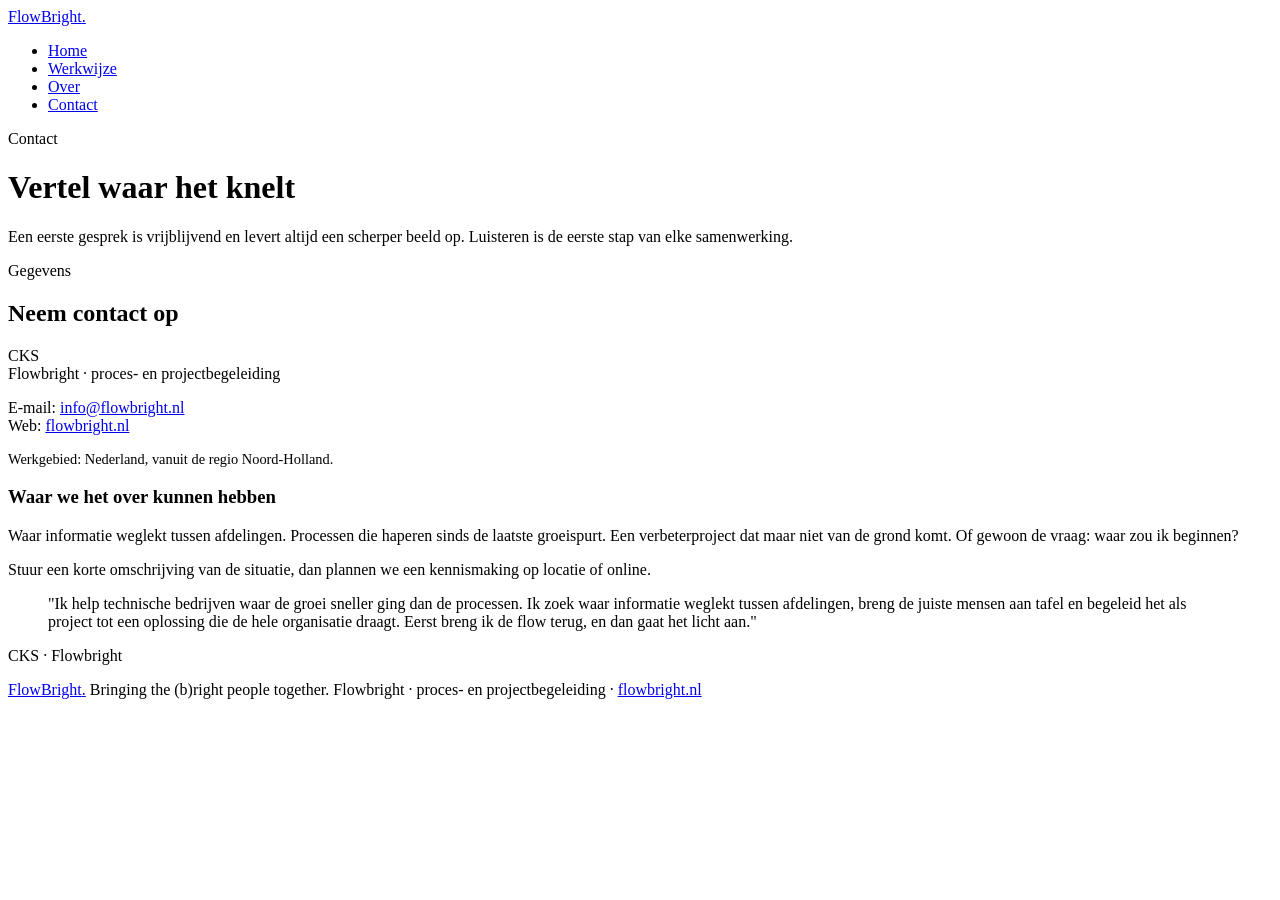
==== contact.html @ 3f1ab395 "Add files via upload" ====
<!DOCTYPE html>
<html lang="nl">
<head>
  <meta charset="UTF-8">
  <meta name="viewport" content="width=device-width, initial-scale=1.0">
  <title>Contact — Flowbright</title>
  <meta name="description" content="Neem contact op met Flowbright voor een vrijblijvende kennismaking.">
  <link rel="preconnect" href="https://fonts.googleapis.com">
  <link rel="preconnect" href="https://fonts.gstatic.com" crossorigin>
  <link href="https://fonts.googleapis.com/css2?family=Bricolage+Grotesque:wght@700&family=Work+Sans:wght@400;600&family=IBM+Plex+Mono:wght@400;500&display=swap" rel="stylesheet">
  <link rel="stylesheet" href="css/style.css">
</head>
<body>

<header>
  <nav class="nav">
    <a class="wordmark" href="index.html"><span class="flow">Flow</span>Bright<span class="dot">.</span></a>
    <ul>
      <li><a href="index.html">Home</a></li>
      <li><a href="werkwijze.html">Werkwijze</a></li>
      <li><a href="over.html">Over</a></li>
      <li><a href="contact.html" class="actief">Contact</a></li>
    </ul>
  </nav>
</header>

<div class="hero">
  <div class="container">
    <span class="label">Contact</span>
    <h1>Vertel waar het <span class="licht">knelt</span></h1>
    <p>Een eerste gesprek is vrijblijvend en levert altijd een scherper beeld op. Luisteren is de eerste stap van elke samenwerking.</p>
  </div>
</div>

<section>
  <div class="container twee-kolommen">
    <div>
      <span class="label">Gegevens</span>
      <h2>Neem contact op</h2>
      <p>CKS<br>
      Flowbright · proces- en projectbegeleiding</p>
      <p>E-mail: <a href="mailto:info@flowbright.nl">info@flowbright.nl</a><br>
      Web: <a href="https://flowbright.nl">flowbright.nl</a></p>
      <p style="font-size: .9rem; color: var(--steengrijs);">Werkgebied: Nederland, vanuit de regio Noord-Holland.</p>
    </div>
    <div class="kaart">
      <h3>Waar we het over kunnen hebben</h3>
      <p>Waar informatie weglekt tussen afdelingen. Processen die haperen sinds de laatste groeispurt. Een verbeterproject dat maar niet van de grond komt. Of gewoon de vraag: waar zou ik beginnen?</p>
      <p>Stuur een korte omschrijving van de situatie, dan plannen we een kennismaking op locatie of online.</p>
    </div>
  </div>
</section>

<div class="kernbelofte">
  <div class="container">
    <blockquote>"Ik help technische bedrijven waar de groei sneller ging dan de processen. Ik zoek waar informatie weglekt tussen afdelingen, breng de juiste mensen aan tafel en begeleid het als project tot een oplossing die de hele organisatie draagt. Eerst breng ik de flow terug, en dan gaat het licht aan."</blockquote>
    <p class="bron">CKS · Flowbright</p>
  </div>
</div>

<footer>
  <div class="container">
    <a class="wordmark" href="index.html"><span class="flow">Flow</span>Bright<span class="dot">.</span></a>
    <span class="tagline">Bringing the (b)right people together.</span>
    <span>Flowbright · proces- en projectbegeleiding · <a href="contact.html">flowbright.nl</a></span>
  </div>
</footer>

</body>
</html>
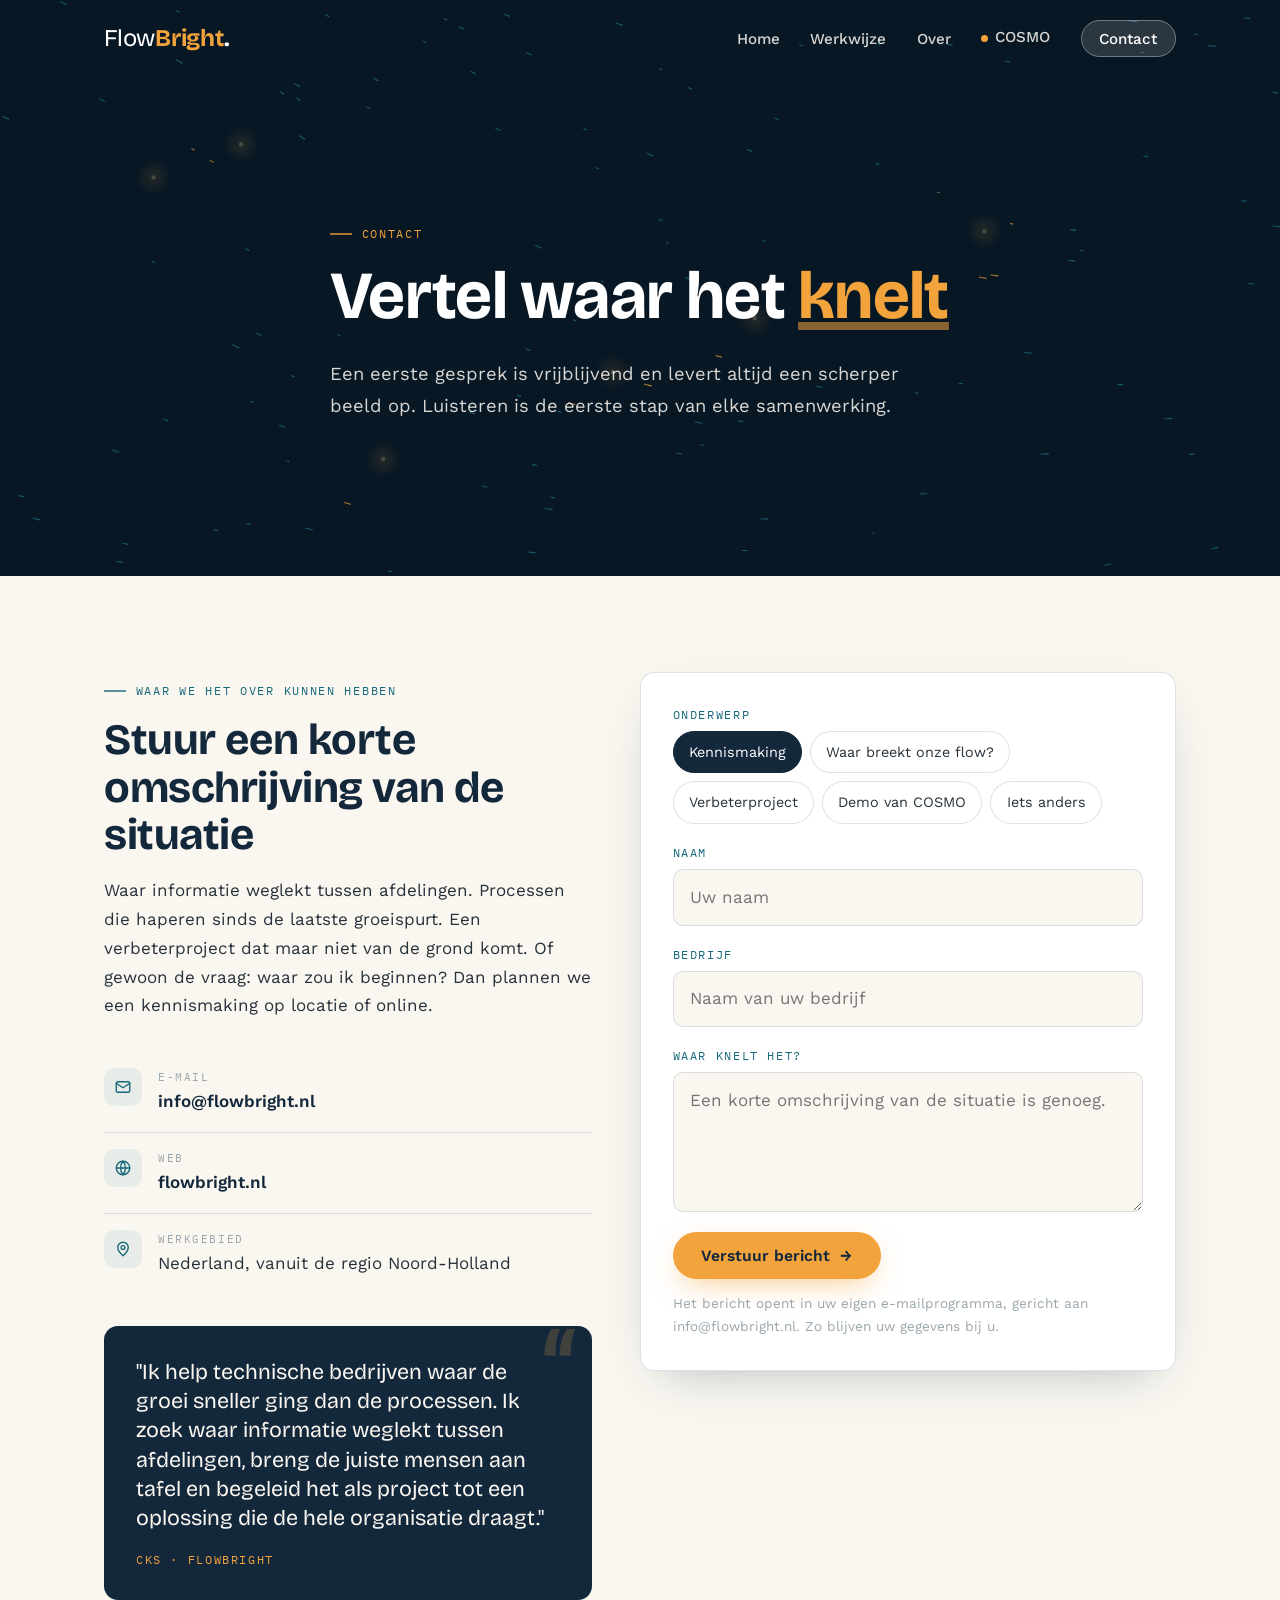
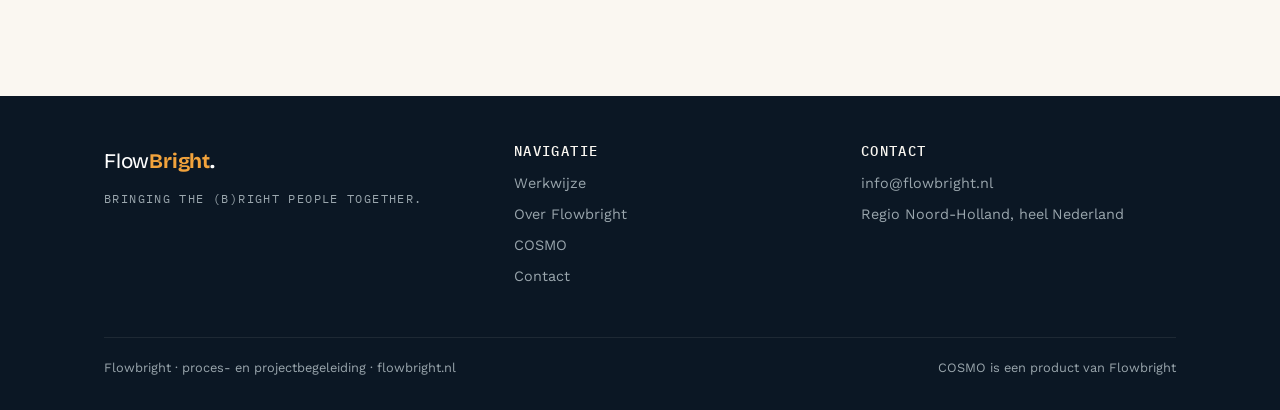
==== commit 6cf04551: "Add files via upload" ====
--- a/contact.html
+++ b/contact.html
@@ -4,67 +4,117 @@
   <meta charset="UTF-8">
   <meta name="viewport" content="width=device-width, initial-scale=1.0">
   <title>Contact — Flowbright</title>
-  <meta name="description" content="Neem contact op met Flowbright voor een vrijblijvende kennismaking.">
+  <meta name="description" content="Vertel waar het knelt. Een eerste gesprek met Flowbright is vrijblijvend en levert altijd een scherper beeld op.">
   <link rel="preconnect" href="https://fonts.googleapis.com">
   <link rel="preconnect" href="https://fonts.gstatic.com" crossorigin>
-  <link href="https://fonts.googleapis.com/css2?family=Bricolage+Grotesque:wght@700&family=Work+Sans:wght@400;600&family=IBM+Plex+Mono:wght@400;500&display=swap" rel="stylesheet">
-  <link rel="stylesheet" href="css/style.css">
+  <link href="https://fonts.googleapis.com/css2?family=Bricolage+Grotesque:wght@400;700&family=Work+Sans:wght@400;500;600&family=IBM+Plex+Mono:wght@400;500&family=Gloock&display=swap" rel="stylesheet">
+  <link rel="icon" href="favicon.ico" sizes="48x48">
+  <link rel="icon" href="favicon.svg" type="image/svg+xml">
+  <link rel="apple-touch-icon" href="apple-touch-icon.png">
+  <link rel="manifest" href="site.webmanifest">
+  <meta name="theme-color" content="#14283C">
+  <link rel="stylesheet" href="style.css">
 </head>
 <body>
 
-<header>
+<header class="site-header transparant">
   <nav class="nav">
-    <a class="wordmark" href="index.html"><span class="flow">Flow</span>Bright<span class="dot">.</span></a>
-    <ul>
+    <a class="wordmark" href="index.html"><span class="flow">Flow</span><span class="bright">Bright</span><span class="dot">.</span></a>
+    <button class="menu-knop" aria-label="Menu" aria-expanded="false"><span></span><span></span><span></span></button>
+    <ul class="nav-links">
       <li><a href="index.html">Home</a></li>
       <li><a href="werkwijze.html">Werkwijze</a></li>
       <li><a href="over.html">Over</a></li>
-      <li><a href="contact.html" class="actief">Contact</a></li>
+      <li><a href="cosmo.html" class="nav-cosmo"><span class="ster"></span>COSMO</a></li>
+      <li><a href="contact.html" class="nav-cta actief">Contact</a></li>
     </ul>
   </nav>
 </header>
 
-<div class="hero">
+<div class="hero hero-klein">
+  <canvas id="stroomveld" aria-hidden="true"></canvas>
   <div class="container">
-    <span class="label">Contact</span>
-    <h1>Vertel waar het <span class="licht">knelt</span></h1>
-    <p>Een eerste gesprek is vrijblijvend en levert altijd een scherper beeld op. Luisteren is de eerste stap van elke samenwerking.</p>
+    <span class="label verschijn">Contact</span>
+    <h1 class="woorden">Vertel waar het <span class="licht">knelt</span></h1>
+    <p class="verschijn">Een eerste gesprek is vrijblijvend en levert altijd een scherper beeld op. Luisteren is de eerste stap van elke samenwerking.</p>
   </div>
 </div>
 
 <section>
-  <div class="container twee-kolommen">
-    <div>
-      <span class="label">Gegevens</span>
-      <h2>Neem contact op</h2>
-      <p>CKS<br>
-      Flowbright · proces- en projectbegeleiding</p>
-      <p>E-mail: <a href="mailto:info@flowbright.nl">info@flowbright.nl</a><br>
-      Web: <a href="https://flowbright.nl">flowbright.nl</a></p>
-      <p style="font-size: .9rem; color: var(--steengrijs);">Werkgebied: Nederland, vanuit de regio Noord-Holland.</p>
-    </div>
-    <div class="kaart">
-      <h3>Waar we het over kunnen hebben</h3>
-      <p>Waar informatie weglekt tussen afdelingen. Processen die haperen sinds de laatste groeispurt. Een verbeterproject dat maar niet van de grond komt. Of gewoon de vraag: waar zou ik beginnen?</p>
-      <p>Stuur een korte omschrijving van de situatie, dan plannen we een kennismaking op locatie of online.</p>
+  <div class="container">
+    <div class="contact-raster">
+      <div class="contact-gegevens">
+        <span class="label" data-reveal>Waar we het over kunnen hebben</span>
+        <h2 data-reveal style="--d:1">Stuur een korte omschrijving van de situatie</h2>
+        <p data-reveal style="--d:2">Waar informatie weglekt tussen afdelingen. Processen die haperen sinds de laatste groeispurt. Een verbeterproject dat maar niet van de grond komt. Of gewoon de vraag: waar zou ik beginnen? Dan plannen we een kennismaking op locatie of online.</p>
+        <div style="margin-top:2rem;--d:3" data-reveal>
+          <div class="regel">
+            <div class="icoon"><svg viewBox="0 0 24 24" fill="none" stroke="currentColor" stroke-width="1.8" stroke-linecap="round" stroke-linejoin="round"><rect x="3" y="5" width="18" height="14" rx="2"/><path d="M3 7l9 6 9-6"/></svg></div>
+            <div><span>E-mail</span><a href="mailto:info@flowbright.nl">info@flowbright.nl</a></div>
+          </div>
+          <div class="regel">
+            <div class="icoon"><svg viewBox="0 0 24 24" fill="none" stroke="currentColor" stroke-width="1.8" stroke-linecap="round" stroke-linejoin="round"><circle cx="12" cy="12" r="9"/><path d="M3 12h18M12 3a14 14 0 0 1 0 18M12 3a14 14 0 0 0 0 18"/></svg></div>
+            <div><span>Web</span><a href="https://flowbright.nl">flowbright.nl</a></div>
+          </div>
+          <div class="regel">
+            <div class="icoon"><svg viewBox="0 0 24 24" fill="none" stroke="currentColor" stroke-width="1.8" stroke-linecap="round" stroke-linejoin="round"><path d="M12 21s-7-6.2-7-11a7 7 0 0 1 14 0c0 4.8-7 11-7 11z"/><circle cx="12" cy="10" r="2.5"/></svg></div>
+            <div><span>Werkgebied</span>Nederland, vanuit de regio Noord-Holland</div>
+          </div>
+        </div>
+        <div class="citaat-kaart" style="margin-top:2rem" data-reveal>
+          "Ik help technische bedrijven waar de groei sneller ging dan de processen. Ik zoek waar informatie weglekt tussen afdelingen, breng de juiste mensen aan tafel en begeleid het als project tot een oplossing die de hele organisatie draagt."
+          <span class="bron">CKS · Flowbright</span>
+        </div>
+      </div>
+
+      <form class="formulier" id="contact-formulier" data-reveal style="--d:1">
+        <div class="veld">
+          <label>Onderwerp</label>
+          <div class="onderwerpen">
+            <button type="button" class="onderwerp" data-key="kennismaking">Kennismaking</button>
+            <button type="button" class="onderwerp" data-key="flow">Waar breekt onze flow?</button>
+            <button type="button" class="onderwerp" data-key="project">Verbeterproject</button>
+            <button type="button" class="onderwerp cosmo" data-key="cosmo">Demo van COSMO</button>
+            <button type="button" class="onderwerp" data-key="anders">Iets anders</button>
+          </div>
+        </div>
+        <div class="veld">
+          <label for="naam">Naam</label>
+          <input id="naam" type="text" required autocomplete="name" placeholder="Uw naam">
+        </div>
+        <div class="veld">
+          <label for="bedrijf">Bedrijf</label>
+          <input id="bedrijf" type="text" autocomplete="organization" placeholder="Naam van uw bedrijf">
+        </div>
+        <div class="veld">
+          <label for="bericht">Waar knelt het?</label>
+          <textarea id="bericht" required placeholder="Een korte omschrijving van de situatie is genoeg."></textarea>
+        </div>
+        <button class="knop knop-primair" type="submit">Verstuur bericht <span class="pijl">→</span></button>
+        <p class="formulier-hint">Het bericht opent in uw eigen e-mailprogramma, gericht aan info@flowbright.nl. Zo blijven uw gegevens bij u.</p>
+      </form>
     </div>
   </div>
 </section>
 
-<div class="kernbelofte">
+<footer class="op-donker">
   <div class="container">
-    <blockquote>"Ik help technische bedrijven waar de groei sneller ging dan de processen. Ik zoek waar informatie weglekt tussen afdelingen, breng de juiste mensen aan tafel en begeleid het als project tot een oplossing die de hele organisatie draagt. Eerst breng ik de flow terug, en dan gaat het licht aan."</blockquote>
-    <p class="bron">CKS · Flowbright</p>
-  </div>
-</div>
-
-<footer>
-  <div class="container">
-    <a class="wordmark" href="index.html"><span class="flow">Flow</span>Bright<span class="dot">.</span></a>
-    <span class="tagline">Bringing the (b)right people together.</span>
-    <span>Flowbright · proces- en projectbegeleiding · <a href="contact.html">flowbright.nl</a></span>
+    <div>
+      <a class="wordmark" href="index.html"><span class="flow">Flow</span><span class="bright">Bright</span><span class="dot">.</span></a>
+      <span class="tagline">Bringing the (b)right people together.</span>
+    </div>
+    <div>
+      <h4>Navigatie</h4>
+      <ul><li><a href="werkwijze.html">Werkwijze</a></li><li><a href="over.html">Over Flowbright</a></li><li><a href="cosmo.html">COSMO</a></li><li><a href="contact.html">Contact</a></li></ul>
+    </div>
+    <div>
+      <h4>Contact</h4>
+      <ul><li><a href="mailto:info@flowbright.nl">info@flowbright.nl</a></li><li>Regio Noord-Holland, heel Nederland</li></ul>
+    </div>
+    <div class="onder"><span>Flowbright · proces- en projectbegeleiding · flowbright.nl</span><span>COSMO is een product van Flowbright</span></div>
   </div>
 </footer>
 
+<script src="main.js"></script>
 </body>
 </html>
--- a/style.css
+++ b/style.css
@@ -0,0 +1,741 @@
+/* ============================================================
+   Flowbright — websitestijl v2 (11-2026)
+   Gebaseerd op Merkgids v1.0. Kleuren en lettertypen staan in de
+   variabelen hieronder; de rest van de site volgt automatisch.
+   ============================================================ */
+
+:root {
+  /* Kleurenpalet (Merkgids hfst. 6) */
+  --nachtblauw:   #14283C;
+  --nacht-diep:   #0B1724;
+  --stroompetrol: #16697A;
+  --petrol-licht: #2A9DB3;
+  --lichtamber:   #F2A33C;
+  --amber-donker: #C77F1E;
+  --warmwit:      #FAF7F1;
+  --wit:          #FFFFFF;
+  --grafiet:      #26313A;
+  --steengrijs:   #9AA6AD;
+  --lijn:         rgba(154, 166, 173, .32);
+
+  /* Typografie (Merkgids hfst. 7) */
+  --font-kop:   'Bricolage Grotesque', 'Arial Black', sans-serif;
+  --font-tekst: 'Work Sans', Calibri, Arial, sans-serif;
+  --font-mono:  'IBM Plex Mono', Consolas, monospace;
+
+  --radius: 14px;
+  --schaduw: 0 18px 50px -24px rgba(20, 40, 60, .35);
+  --overgang: .5s cubic-bezier(.22, .8, .3, 1);
+  --nav-hoogte: 76px;
+}
+
+* { margin: 0; padding: 0; box-sizing: border-box; }
+html { scroll-behavior: smooth; -webkit-text-size-adjust: 100%; }
+
+body {
+  font-family: var(--font-tekst);
+  font-size: 1.0625rem;
+  line-height: 1.7;
+  color: var(--grafiet);
+  background: var(--warmwit);
+  overflow-x: hidden;
+}
+
+img, svg, canvas { display: block; max-width: 100%; }
+::selection { background: var(--lichtamber); color: var(--nachtblauw); }
+
+/* ---------- Typografie ---------- */
+
+h1, h2, h3, h4 {
+  font-family: var(--font-kop);
+  color: var(--nachtblauw);
+  line-height: 1.1;
+  font-weight: 700;
+  letter-spacing: -.01em;
+}
+h1 { font-size: clamp(2.4rem, 6vw, 4.2rem); }
+h2 { font-size: clamp(1.8rem, 4vw, 2.7rem); margin-bottom: 1rem; }
+h3 { font-size: 1.25rem; margin-bottom: .5rem; }
+p + p { margin-top: 1em; }
+a { color: var(--stroompetrol); }
+strong { color: var(--nachtblauw); font-weight: 600; }
+
+.label {
+  font-family: var(--font-mono);
+  font-size: .76rem;
+  letter-spacing: .14em;
+  text-transform: uppercase;
+  color: var(--stroompetrol);
+  display: inline-flex;
+  align-items: center;
+  gap: .6rem;
+  margin-bottom: 1rem;
+}
+.label::before {
+  content: "";
+  width: 22px; height: 2px;
+  background: currentColor;
+  opacity: .7;
+}
+.licht { color: var(--lichtamber); }
+.intro { font-size: 1.2rem; max-width: 680px; color: #3C4A55; }
+.narrow { max-width: 720px; }
+
+/* ---------- Layout ---------- */
+
+.container { max-width: 1120px; margin: 0 auto; padding: 0 1.5rem; }
+section { padding: 6rem 0; position: relative; }
+.sectie-kop { max-width: 760px; margin-bottom: 3rem; }
+.sectie-donker { background: var(--nachtblauw); color: var(--warmwit); }
+.sectie-donker h2, .sectie-donker h3 { color: var(--wit); }
+.sectie-donker .label { color: var(--lichtamber); }
+.sectie-donker p { color: rgba(250, 247, 241, .82); }
+
+/* ---------- Wordmark ---------- */
+
+.wordmark {
+  font-family: var(--font-kop);
+  font-size: 1.5rem;
+  text-decoration: none;
+  color: var(--nachtblauw);
+  display: inline-flex;
+  align-items: baseline;
+  letter-spacing: -.01em;
+  white-space: nowrap;
+}
+.wordmark .flow { font-weight: 400; }
+.wordmark .bright { font-weight: 700; }
+.wordmark .dot {
+  color: var(--lichtamber);
+  font-weight: 700;
+  display: inline-block;
+  animation: puls 3.2s ease-in-out infinite;
+}
+.op-donker .wordmark, .site-header.transparant .wordmark { color: var(--wit); }
+.op-donker .wordmark .bright, .site-header.transparant .wordmark .bright { color: var(--lichtamber); }
+.op-donker .wordmark .dot, .site-header.transparant .wordmark .dot { color: var(--wit); }
+
+@keyframes puls {
+  0%, 100% { transform: translateY(0); opacity: 1; }
+  50% { transform: translateY(-2px); opacity: .75; }
+}
+
+/* ---------- Navigatie ---------- */
+
+.site-header {
+  position: fixed;
+  top: 0; left: 0; right: 0;
+  z-index: 50;
+  height: var(--nav-hoogte);
+  transition: background var(--overgang), box-shadow var(--overgang), backdrop-filter var(--overgang);
+  background: rgba(250, 247, 241, .86);
+  backdrop-filter: blur(14px);
+  -webkit-backdrop-filter: blur(14px);
+  box-shadow: 0 1px 0 var(--lijn);
+}
+.site-header.transparant {
+  background: transparent;
+  backdrop-filter: none;
+  -webkit-backdrop-filter: none;
+  box-shadow: none;
+}
+.nav {
+  display: flex;
+  align-items: center;
+  justify-content: space-between;
+  height: 100%;
+  max-width: 1120px;
+  margin: 0 auto;
+  padding: 0 1.5rem;
+}
+.nav-links { display: flex; align-items: center; gap: 1.9rem; list-style: none; }
+.nav-links a {
+  position: relative;
+  text-decoration: none;
+  color: var(--grafiet);
+  font-size: .95rem;
+  font-weight: 500;
+  padding: .3rem 0;
+  transition: color .25s;
+}
+.nav-links a::after {
+  content: "";
+  position: absolute;
+  left: 0; bottom: 0;
+  width: 100%; height: 2px;
+  background: var(--lichtamber);
+  transform: scaleX(0);
+  transform-origin: left;
+  transition: transform .35s cubic-bezier(.22, .8, .3, 1);
+}
+.nav-links a:hover::after, .nav-links a.actief::after { transform: scaleX(1); }
+.nav-links a.actief { color: var(--nachtblauw); }
+.site-header.transparant .nav-links a { color: rgba(250, 247, 241, .85); }
+.site-header.transparant .nav-links a.actief { color: var(--wit); }
+
+.nav-cosmo { display: inline-flex; align-items: center; gap: .45rem; }
+.nav-cosmo .ster {
+  width: 7px; height: 7px; border-radius: 50%;
+  background: var(--lichtamber);
+  box-shadow: 0 0 0 0 rgba(242, 163, 60, .6);
+  animation: ster-puls 2.4s ease-out infinite;
+}
+@keyframes ster-puls {
+  0% { box-shadow: 0 0 0 0 rgba(242, 163, 60, .6); }
+  100% { box-shadow: 0 0 0 9px rgba(242, 163, 60, 0); }
+}
+.nav-links a.nav-cta {
+  padding: .55rem 1.1rem;
+  border-radius: 999px;
+  background: var(--nachtblauw);
+  color: var(--wit) !important;
+  transition: background .25s, transform .25s;
+}
+.nav-links a.nav-cta::after { display: none; }
+.nav-links a.nav-cta:hover { background: var(--stroompetrol); transform: translateY(-1px); }
+.site-header.transparant .nav-links a.nav-cta { background: rgba(250, 247, 241, .14); border: 1px solid rgba(250, 247, 241, .35); }
+.site-header.transparant .nav-links a.nav-cta:hover { background: var(--lichtamber); color: var(--nachtblauw) !important; }
+
+.menu-knop {
+  display: none;
+  width: 44px; height: 44px;
+  border: 0; background: transparent; cursor: pointer;
+  flex-direction: column; justify-content: center; align-items: center; gap: 5px;
+}
+.menu-knop span {
+  width: 24px; height: 2px; background: var(--nachtblauw);
+  transition: transform .3s, opacity .3s;
+}
+.site-header.transparant .menu-knop span { background: var(--wit); }
+.menu-open .menu-knop span { background: var(--wit); }
+.menu-open .menu-knop span:nth-child(1) { transform: translateY(7px) rotate(45deg); }
+.menu-open .menu-knop span:nth-child(2) { opacity: 0; }
+.menu-open .menu-knop span:nth-child(3) { transform: translateY(-7px) rotate(-45deg); }
+
+@media (max-width: 820px) {
+  .menu-knop { display: flex; }
+  .nav-links {
+    position: fixed;
+    inset: 0;
+    background: var(--nacht-diep);
+    flex-direction: column;
+    justify-content: center;
+    gap: 2rem;
+    opacity: 0;
+    pointer-events: none;
+    transition: opacity .35s;
+    z-index: -1;
+  }
+  .nav-links a { color: var(--warmwit) !important; font-size: 1.5rem; font-family: var(--font-kop); }
+  .menu-open .nav-links { opacity: 1; pointer-events: auto; }
+  .menu-open .site-header { background: transparent; box-shadow: none; backdrop-filter: none; }
+  .menu-open .wordmark { color: var(--wit); }
+  .menu-open .wordmark .bright { color: var(--lichtamber); }
+  .menu-open { overflow: hidden; }
+}
+
+/* ---------- Hero ---------- */
+
+.hero {
+  position: relative;
+  min-height: 100vh;
+  display: flex;
+  align-items: center;
+  padding: calc(var(--nav-hoogte) + 4rem) 0 5rem;
+  background: radial-gradient(ellipse 80% 70% at 70% 20%, #1D3C58 0%, var(--nachtblauw) 45%, var(--nacht-diep) 100%);
+  color: var(--warmwit);
+  overflow: hidden;
+}
+.hero.hero-klein { min-height: 64vh; }
+.hero canvas { position: absolute; inset: 0; width: 100%; height: 100%; }
+.hero .container { position: relative; z-index: 2; }
+.hero h1 { color: var(--wit); max-width: 820px; }
+.hero h1 .licht { position: relative; display: inline-block; }
+.hero h1 .licht::after {
+  content: "";
+  position: absolute; left: 0; right: 0; bottom: .06em;
+  height: .12em;
+  background: var(--lichtamber);
+  opacity: .55;
+  transform: scaleX(0);
+  transform-origin: left;
+  animation: onderstreep 1.2s .9s cubic-bezier(.22, .8, .3, 1) forwards;
+}
+@keyframes onderstreep { to { transform: scaleX(1); } }
+.hero p { max-width: 620px; margin-top: 1.5rem; color: rgba(250, 247, 241, .86); font-size: 1.15rem; }
+.hero .vraag { font-family: var(--font-kop); font-size: clamp(1.3rem, 2.6vw, 1.8rem); color: var(--wit); margin-top: 1.6rem; line-height: 1.25; max-width: 720px; }
+.hero .vraag + p { margin-top: .9rem; }
+.hero .label { color: var(--lichtamber); }
+.hero-bottom {
+  position: absolute; bottom: 1.6rem; left: 50%; transform: translateX(-50%);
+  z-index: 2;
+  font-family: var(--font-mono); font-size: .7rem; letter-spacing: .18em; text-transform: uppercase;
+  color: rgba(250, 247, 241, .55);
+  display: flex; flex-direction: column; align-items: center; gap: .5rem;
+}
+.hero-bottom::after {
+  content: ""; width: 1px; height: 34px;
+  background: linear-gradient(to bottom, var(--lichtamber), transparent);
+  animation: scrollhint 1.8s ease-in-out infinite;
+}
+@keyframes scrollhint { 0%, 100% { opacity: .3; transform: scaleY(.6); transform-origin: top; } 50% { opacity: 1; transform: scaleY(1); } }
+
+/* Woord-voor-woord verschijnen in de hero */
+.woorden .w {
+  display: inline-block;
+  opacity: 0;
+  transform: translateY(.5em) rotate(1.5deg);
+  animation: woord .7s cubic-bezier(.22, .8, .3, 1) forwards;
+  animation-delay: calc(.15s + var(--i) * .07s);
+}
+@keyframes woord { to { opacity: 1; transform: none; } }
+.hero .verschijn { opacity: 0; animation: fade-up .9s .6s cubic-bezier(.22, .8, .3, 1) forwards; }
+.hero .verschijn-2 { animation-delay: .9s; }
+@keyframes fade-up { from { opacity: 0; transform: translateY(18px); } to { opacity: 1; transform: none; } }
+
+/* ---------- Knoppen ---------- */
+
+.knoppen { margin-top: 2.4rem; display: flex; gap: 1rem; flex-wrap: wrap; }
+.knop {
+  position: relative;
+  display: inline-flex; align-items: center; gap: .6rem;
+  padding: .9rem 1.8rem;
+  border-radius: 999px;
+  text-decoration: none;
+  font-weight: 600;
+  font-size: .98rem;
+  overflow: hidden;
+  transition: transform .25s, box-shadow .25s, background .25s, color .25s;
+  cursor: pointer;
+  border: 0;
+  font-family: var(--font-tekst);
+}
+.knop::after {
+  content: "";
+  position: absolute; top: 0; left: -120%;
+  width: 60%; height: 100%;
+  background: linear-gradient(100deg, transparent, rgba(255, 255, 255, .45), transparent);
+  transform: skewX(-20deg);
+  transition: left .6s;
+}
+.knop:hover::after { left: 150%; }
+.knop:hover { transform: translateY(-2px); }
+.knop .pijl { transition: transform .3s; }
+.knop:hover .pijl { transform: translateX(4px); }
+.knop-primair { background: var(--lichtamber); color: var(--nachtblauw); box-shadow: 0 10px 30px -10px rgba(242, 163, 60, .7); }
+.knop-primair:hover { background: #F7B45A; box-shadow: 0 16px 36px -10px rgba(242, 163, 60, .8); }
+.knop-secundair { border: 1.5px solid var(--stroompetrol); color: var(--stroompetrol); }
+.knop-secundair:hover { background: rgba(22, 105, 122, .08); }
+.hero .knop-secundair, .sectie-donker .knop-secundair, .afsluiter .knop-secundair {
+  border-color: rgba(250, 247, 241, .5); color: var(--warmwit);
+}
+.hero .knop-secundair:hover, .sectie-donker .knop-secundair:hover { background: rgba(250, 247, 241, .1); }
+
+/* ---------- Ticker ---------- */
+
+.ticker {
+  background: var(--nacht-diep);
+  color: rgba(250, 247, 241, .7);
+  border-top: 1px solid rgba(250, 247, 241, .08);
+  border-bottom: 1px solid rgba(250, 247, 241, .08);
+  overflow: hidden;
+  padding: .9rem 0;
+  font-family: var(--font-mono); font-size: .8rem; letter-spacing: .12em; text-transform: uppercase;
+  -webkit-mask-image: linear-gradient(90deg, transparent, #000 10%, #000 90%, transparent);
+  mask-image: linear-gradient(90deg, transparent, #000 10%, #000 90%, transparent);
+}
+.ticker-baan { display: flex; width: max-content; animation: ticker 48s linear infinite; }
+.ticker:hover .ticker-baan { animation-play-state: paused; }
+.ticker-baan span { padding: 0 2.2rem; white-space: nowrap; }
+.ticker-baan span::before { content: "✦"; color: var(--lichtamber); margin-right: 2.2rem; }
+@keyframes ticker { to { transform: translateX(-50%); } }
+
+/* ---------- Scroll-reveal ---------- */
+
+[data-reveal] {
+  opacity: 0;
+  transform: translateY(28px);
+  transition: opacity .9s cubic-bezier(.22, .8, .3, 1), transform .9s cubic-bezier(.22, .8, .3, 1);
+  transition-delay: calc(var(--d, 0) * .12s);
+}
+[data-reveal].zichtbaar { opacity: 1; transform: none; }
+
+/* ---------- Kernbelofte ---------- */
+
+.kernbelofte {
+  position: relative;
+  background: linear-gradient(120deg, var(--stroompetrol), #0F4F5D);
+  color: var(--warmwit);
+  padding: 5rem 0;
+  overflow: hidden;
+}
+.kernbelofte::before {
+  content: "";
+  position: absolute; inset: 0;
+  background:
+    radial-gradient(circle at 15% 50%, rgba(242, 163, 60, .18), transparent 40%),
+    radial-gradient(circle at 85% 20%, rgba(255, 255, 255, .08), transparent 40%);
+}
+.kernbelofte .container { position: relative; }
+.kernbelofte blockquote {
+  font-family: var(--font-kop);
+  font-size: clamp(1.6rem, 3.6vw, 2.6rem);
+  line-height: 1.25;
+  max-width: 860px;
+  font-weight: 700;
+}
+.kernbelofte .bron {
+  font-family: var(--font-mono);
+  font-size: .76rem; letter-spacing: .14em; text-transform: uppercase;
+  margin-top: 1.4rem; color: rgba(250, 247, 241, .7);
+}
+.stroomlijn {
+  position: absolute; left: 0; right: 0; bottom: 0; height: 3px;
+  background: rgba(255, 255, 255, .1);
+}
+.stroomlijn::after {
+  content: ""; position: absolute; top: 0; left: -30%; width: 30%; height: 100%;
+  background: linear-gradient(90deg, transparent, var(--lichtamber), transparent);
+  animation: stroom 3.5s linear infinite;
+}
+@keyframes stroom { to { left: 100%; } }
+
+/* ---------- Kaarten ---------- */
+
+.kaarten {
+  display: grid;
+  grid-template-columns: repeat(auto-fit, minmax(270px, 1fr));
+  gap: 1.5rem;
+  margin-top: 3rem;
+}
+.kaart {
+  --mx: 50%; --my: 50%;
+  position: relative;
+  background: var(--wit);
+  border: 1px solid var(--lijn);
+  border-radius: var(--radius);
+  padding: 2rem 1.9rem 2.1rem;
+  box-shadow: var(--schaduw);
+  transition: transform .4s cubic-bezier(.22, .8, .3, 1), box-shadow .4s, border-color .4s;
+  overflow: hidden;
+}
+.kaart::before {
+  content: "";
+  position: absolute; inset: 0;
+  background: radial-gradient(260px circle at var(--mx) var(--my), rgba(22, 105, 122, .09), transparent 60%);
+  opacity: 0; transition: opacity .4s;
+  pointer-events: none;
+}
+.kaart::after {
+  content: "";
+  position: absolute; left: 0; top: 0; height: 3px; width: 100%;
+  background: linear-gradient(90deg, var(--stroompetrol), var(--lichtamber));
+  transform: scaleX(.25); transform-origin: left;
+  transition: transform .5s cubic-bezier(.22, .8, .3, 1);
+}
+.kaart:hover { transform: translateY(-6px); border-color: rgba(22, 105, 122, .35); box-shadow: 0 30px 60px -28px rgba(20, 40, 60, .45); }
+.kaart:hover::before { opacity: 1; }
+.kaart:hover::after { transform: scaleX(1); }
+.kaart .nummer {
+  font-family: var(--font-mono);
+  color: var(--stroompetrol);
+  font-size: .8rem; letter-spacing: .12em;
+  display: block; margin-bottom: .9rem;
+}
+.kaart .icoon {
+  width: 46px; height: 46px; border-radius: 12px;
+  display: grid; place-items: center;
+  background: rgba(22, 105, 122, .08);
+  color: var(--stroompetrol);
+  margin-bottom: 1.2rem;
+}
+.kaart .icoon svg { width: 24px; height: 24px; }
+.kaart p { font-size: 1rem; }
+.sectie-donker .kaart { background: rgba(255, 255, 255, .04); border-color: rgba(250, 247, 241, .12); box-shadow: none; }
+.sectie-donker .kaart::before { background: radial-gradient(260px circle at var(--mx) var(--my), rgba(242, 163, 60, .14), transparent 60%); }
+.sectie-donker .kaart .icoon { background: rgba(242, 163, 60, .12); color: var(--lichtamber); }
+.sectie-donker .kaart h3 { color: var(--wit); }
+
+/* ---------- Kluwen → één beeld (interactief) ---------- */
+
+.kluwen { background: var(--wit); }
+.kluwen-paneel {
+  display: grid;
+  grid-template-columns: 1.1fr .9fr;
+  gap: 3rem;
+  align-items: center;
+}
+.kluwen-figuur {
+  position: relative;
+  border-radius: var(--radius);
+  background: linear-gradient(160deg, var(--nachtblauw), var(--nacht-diep));
+  padding: 1.4rem;
+  box-shadow: var(--schaduw);
+  overflow: hidden;
+}
+.kluwen-figuur svg { width: 100%; height: auto; }
+.kluwen-figuur path { fill: none; stroke-width: 2.2; stroke-linecap: round; transition: stroke .5s, opacity .5s; }
+.kluwen-figuur .knoop { transition: all .6s; }
+.kluwen-bediening { margin-top: 1.2rem; display: flex; align-items: center; gap: 1rem; color: rgba(250, 247, 241, .8); font-family: var(--font-mono); font-size: .72rem; letter-spacing: .12em; text-transform: uppercase; }
+.kluwen-bediening input[type=range] {
+  flex: 1; -webkit-appearance: none; appearance: none; height: 4px; border-radius: 2px;
+  background: linear-gradient(90deg, var(--steengrijs), var(--lichtamber));
+  outline: none; cursor: pointer;
+}
+.kluwen-bediening input[type=range]::-webkit-slider-thumb {
+  -webkit-appearance: none; width: 22px; height: 22px; border-radius: 50%;
+  background: var(--warmwit); border: 3px solid var(--lichtamber); box-shadow: 0 0 0 6px rgba(242, 163, 60, .18);
+  cursor: grab;
+}
+.kluwen-bediening input[type=range]::-moz-range-thumb {
+  width: 22px; height: 22px; border-radius: 50%; background: var(--warmwit); border: 3px solid var(--lichtamber);
+}
+.kluwen-status {
+  font-family: var(--font-kop); font-size: 1.1rem; color: var(--wit);
+  margin-top: .8rem; min-height: 1.6em; transition: color .4s;
+}
+.kluwen-tekst h2 { margin-bottom: 1.2rem; }
+.kluwen-tekst .stappen { list-style: none; margin-top: 1.6rem; display: grid; gap: .9rem; }
+.kluwen-tekst .stappen li { display: flex; gap: .9rem; align-items: flex-start; }
+.kluwen-tekst .stappen .bol {
+  flex: 0 0 10px; width: 10px; height: 10px; border-radius: 50%; margin-top: .55em;
+  background: var(--steengrijs); transition: background .4s, box-shadow .4s;
+}
+.kluwen-tekst .stappen li.aan .bol { background: var(--lichtamber); box-shadow: 0 0 0 5px rgba(242, 163, 60, .2); }
+@media (max-width: 860px) { .kluwen-paneel { grid-template-columns: 1fr; } }
+
+/* ---------- Herkenning (interactieve checklist) ---------- */
+
+.herken-lijst { display: grid; grid-template-columns: repeat(auto-fit, minmax(300px, 1fr)); gap: .9rem; margin-top: 2.2rem; }
+.herken-item {
+  display: flex; align-items: center; gap: 1rem;
+  text-align: left;
+  padding: 1.1rem 1.3rem;
+  border-radius: 12px;
+  border: 1px solid var(--lijn);
+  background: var(--wit);
+  font: inherit; color: var(--grafiet);
+  cursor: pointer;
+  transition: border-color .3s, background .3s, transform .3s;
+}
+.herken-item:hover { transform: translateX(4px); border-color: rgba(22, 105, 122, .4); }
+.herken-item .vink {
+  flex: 0 0 26px; width: 26px; height: 26px; border-radius: 8px;
+  border: 1.5px solid var(--steengrijs);
+  display: grid; place-items: center;
+  transition: background .3s, border-color .3s;
+}
+.herken-item .vink svg { width: 14px; height: 14px; opacity: 0; transform: scale(.4); transition: all .3s; }
+.herken-item.aan { border-color: var(--lichtamber); background: #FFF8EC; }
+.herken-item.aan .vink { background: var(--lichtamber); border-color: var(--lichtamber); }
+.herken-item.aan .vink svg { opacity: 1; transform: scale(1); }
+.herken-uitkomst {
+  margin-top: 1.8rem;
+  padding: 1.4rem 1.6rem;
+  border-radius: 12px;
+  background: var(--nachtblauw);
+  color: var(--warmwit);
+  display: flex; align-items: center; justify-content: space-between; gap: 1.5rem; flex-wrap: wrap;
+  transition: background .4s;
+}
+.herken-uitkomst strong { color: var(--lichtamber); font-family: var(--font-kop); font-size: 1.25rem; }
+.herken-uitkomst p { margin: 0; color: rgba(250, 247, 241, .85); }
+
+/* ---------- Voor wie / cijfers ---------- */
+
+.feiten { display: grid; grid-template-columns: repeat(3, 1fr); gap: 1.5rem; margin-top: 2.5rem; }
+.feit { border-left: 2px solid var(--lichtamber); padding-left: 1.2rem; }
+.feit .getal { font-family: var(--font-kop); font-size: clamp(2.2rem, 5vw, 3.4rem); color: var(--nachtblauw); line-height: 1; }
+.feit .getal small { font-size: .5em; color: var(--stroompetrol); }
+.feit p { font-size: .95rem; margin-top: .4rem; color: #4A5863; }
+@media (max-width: 700px) { .feiten { grid-template-columns: 1fr; } }
+
+/* ---------- COSMO teaser ---------- */
+
+.cosmo-teaser {
+  position: relative;
+  background: radial-gradient(ellipse at 30% 30%, #1A1A2E 0%, #0E0C12 60%, #15130F 100%);
+  color: #F3EFE6;
+  overflow: hidden;
+}
+.cosmo-teaser canvas { position: absolute; inset: 0; width: 100%; height: 100%; opacity: .9; }
+.cosmo-teaser .container { position: relative; z-index: 2; display: grid; grid-template-columns: 1.1fr .9fr; gap: 3rem; align-items: center; }
+.cosmo-teaser .label { color: #C9A24B; }
+.cosmo-teaser h2 { color: #F3EFE6; font-family: 'Gloock', Georgia, serif; font-weight: 400; font-size: clamp(2rem, 4.5vw, 3.2rem); letter-spacing: .01em; }
+.cosmo-teaser p { color: rgba(243, 239, 230, .8); }
+.cosmo-teaser .knop-primair { background: #B9492C; color: #F3EFE6; box-shadow: 0 10px 30px -10px rgba(185, 73, 44, .8); }
+.cosmo-teaser .knop-primair:hover { background: #D15A3A; }
+.cosmo-teaser .cosmo-merk { text-align: center; }
+.cosmo-teaser .cosmo-merk svg { width: min(100%, 440px); margin: 0 auto; filter: drop-shadow(0 0 24px rgba(201, 162, 75, .25)); }
+.cosmo-teaser .cosmo-sub { font-family: var(--font-mono); font-size: .72rem; letter-spacing: .2em; text-transform: uppercase; color: #C9A24B; margin-top: 1.2rem; }
+@media (max-width: 860px) { .cosmo-teaser .container { grid-template-columns: 1fr; } .cosmo-teaser .cosmo-merk { order: -1; } }
+
+/* ---------- Tijdlijn (werkwijze) ---------- */
+
+.tijdlijn { position: relative; max-width: 860px; margin: 0 auto; padding-left: 4.5rem; }
+.tijdlijn-lijn {
+  position: absolute; left: 1.35rem; top: 0; bottom: 0; width: 2px;
+  background: var(--lijn);
+}
+.tijdlijn-lijn::after {
+  content: ""; position: absolute; inset: 0;
+  background: linear-gradient(to bottom, var(--stroompetrol), var(--lichtamber));
+  transform: scaleY(var(--voortgang, 0)); transform-origin: top;
+  transition: transform .2s linear;
+}
+.stap { position: relative; padding: 2.4rem 0; }
+.stap + .stap { border-top: 1px solid var(--lijn); }
+.stap .cijfer {
+  position: absolute; left: -4.5rem; top: 2.3rem;
+  width: 2.75rem; height: 2.75rem; border-radius: 50%;
+  display: grid; place-items: center;
+  font-family: var(--font-kop); font-size: 1.1rem; font-weight: 700;
+  background: var(--warmwit); color: var(--stroompetrol);
+  border: 2px solid var(--stroompetrol);
+  transition: background .4s, color .4s, border-color .4s, box-shadow .4s;
+}
+.stap.actief .cijfer { background: var(--stroompetrol); color: var(--wit); box-shadow: 0 0 0 8px rgba(22, 105, 122, .14); }
+.stap.licht-aan .cijfer { background: var(--lichtamber); border-color: var(--lichtamber); color: var(--nachtblauw); box-shadow: 0 0 0 10px rgba(242, 163, 60, .2), 0 0 40px rgba(242, 163, 60, .5); }
+.stap h3 { font-size: 1.5rem; margin-bottom: .6rem; }
+.stap .wie { font-family: var(--font-mono); font-size: .72rem; letter-spacing: .14em; text-transform: uppercase; color: var(--steengrijs); margin-bottom: .8rem; display: block; }
+.stap-cosmo {
+  margin-top: 1.2rem; padding: 1rem 1.2rem; border-radius: 10px;
+  background: #15130F; color: #F3EFE6; display: flex; gap: 1rem; align-items: center; flex-wrap: wrap;
+  border: 1px solid rgba(201, 162, 75, .35);
+}
+.stap-cosmo .cosmo-merk-klein svg { width: 54px; height: 54px; flex: 0 0 54px; }
+.stap-cosmo p { margin: 0; flex: 1; font-size: .95rem; color: rgba(243, 239, 230, .85); min-width: 240px; }
+.stap-cosmo a { color: #C9A24B; font-weight: 600; text-decoration: none; white-space: nowrap; }
+@media (max-width: 600px) { .tijdlijn { padding-left: 3.4rem; } .stap .cijfer { left: -3.4rem; width: 2.3rem; height: 2.3rem; font-size: .95rem; } .tijdlijn-lijn { left: 1.1rem; } }
+
+/* ---------- Wel / niet ---------- */
+
+.wel-niet { display: grid; grid-template-columns: 1fr 1fr; gap: 1.5rem; margin-top: 2.5rem; }
+.wel-niet .kaart ul { list-style: none; display: grid; gap: .7rem; margin-top: .8rem; }
+.wel-niet .kaart li { display: flex; gap: .7rem; align-items: flex-start; font-size: 1rem; }
+.wel-niet .kaart li::before { content: "✓"; color: var(--stroompetrol); font-weight: 700; flex: 0 0 1.2em; }
+.wel-niet .kaart.niet li::before { content: "✕"; color: #B9492C; }
+@media (max-width: 760px) { .wel-niet { grid-template-columns: 1fr; } }
+
+/* ---------- Twee kolommen / verhaal ---------- */
+
+.twee-kolommen { display: grid; grid-template-columns: 1fr 1fr; gap: 3.5rem; align-items: start; }
+.verhaal p { font-size: 1.1rem; }
+.verhaal .eerste::first-letter { font-family: var(--font-kop); font-size: 3.4em; float: left; line-height: .85; margin: .08em .12em 0 0; color: var(--stroompetrol); }
+.plakkend { position: sticky; top: calc(var(--nav-hoogte) + 2rem); }
+.citaat-kaart {
+  background: var(--nachtblauw); color: var(--warmwit);
+  padding: 2rem; border-radius: var(--radius);
+  font-family: var(--font-kop); font-size: 1.35rem; line-height: 1.35;
+  position: relative; overflow: hidden;
+}
+.citaat-kaart::before { content: "“"; position: absolute; right: 1rem; top: -1rem; font-size: 8rem; color: rgba(242, 163, 60, .2); line-height: 1; }
+.citaat-kaart .bron { display: block; font-family: var(--font-mono); font-size: .72rem; letter-spacing: .14em; text-transform: uppercase; color: var(--lichtamber); margin-top: 1.2rem; }
+@media (max-width: 820px) { .twee-kolommen { grid-template-columns: 1fr; } .plakkend { position: static; } }
+
+/* ---------- Naam-uitleg (interactief woordmerk) ---------- */
+
+.naam-speler { text-align: center; padding: 3rem 1rem; border-radius: var(--radius); background: var(--wit); border: 1px solid var(--lijn); box-shadow: var(--schaduw); }
+.naam-groot { font-family: var(--font-kop); font-size: clamp(3rem, 10vw, 6.5rem); line-height: 1; letter-spacing: -.02em; user-select: none; }
+.naam-groot span { display: inline-block; transition: color .35s, transform .35s; cursor: pointer; }
+.naam-groot .flow { font-weight: 400; color: var(--steengrijs); }
+.naam-groot .bright { font-weight: 700; color: var(--steengrijs); }
+.naam-groot .dot { color: var(--lichtamber); font-weight: 700; }
+.naam-groot.toon-flow .flow, .naam-groot .flow:hover { color: var(--stroompetrol); transform: translateY(-4px); }
+.naam-groot.toon-bright .bright, .naam-groot .bright:hover { color: var(--nachtblauw); transform: translateY(-4px); text-shadow: 0 0 30px rgba(242, 163, 60, .5); }
+.naam-uitleg { display: grid; grid-template-columns: 1fr 1fr; gap: 1.5rem; margin-top: 2rem; text-align: left; }
+.naam-uitleg div { padding: 1.2rem 1.4rem; border-radius: 10px; border: 1px solid var(--lijn); transition: border-color .35s, background .35s; }
+.naam-uitleg div.actief { border-color: var(--lichtamber); background: #FFF8EC; }
+.naam-uitleg .label { margin-bottom: .4rem; }
+.naam-uitleg p { font-size: .98rem; }
+@media (max-width: 600px) { .naam-uitleg { grid-template-columns: 1fr; } }
+
+/* ---------- Contact ---------- */
+
+.contact-raster { display: grid; grid-template-columns: 1fr 1.1fr; gap: 3rem; align-items: start; }
+.formulier { background: var(--wit); border: 1px solid var(--lijn); border-radius: var(--radius); padding: 2rem; box-shadow: var(--schaduw); }
+.veld { display: grid; gap: .4rem; margin-bottom: 1.2rem; }
+.veld label { font-family: var(--font-mono); font-size: .72rem; letter-spacing: .14em; text-transform: uppercase; color: var(--stroompetrol); }
+.veld input, .veld textarea, .veld select {
+  font: inherit; color: var(--grafiet);
+  padding: .8rem 1rem; border-radius: 10px;
+  border: 1.5px solid var(--lijn); background: var(--warmwit);
+  transition: border-color .3s, box-shadow .3s;
+}
+.veld input:focus, .veld textarea:focus, .veld select:focus { outline: none; border-color: var(--stroompetrol); box-shadow: 0 0 0 4px rgba(22, 105, 122, .12); }
+.veld textarea { min-height: 140px; resize: vertical; }
+.onderwerpen { display: flex; flex-wrap: wrap; gap: .5rem; }
+.onderwerp {
+  font: inherit; font-size: .9rem; padding: .5rem .95rem; border-radius: 999px;
+  border: 1.5px solid var(--lijn); background: var(--wit); color: var(--grafiet); cursor: pointer;
+  transition: all .25s;
+}
+.onderwerp:hover { border-color: var(--stroompetrol); }
+.onderwerp.aan { background: var(--nachtblauw); color: var(--wit); border-color: var(--nachtblauw); }
+.onderwerp.aan.cosmo { background: #15130F; border-color: #C9A24B; color: #C9A24B; }
+.formulier-hint { font-size: .85rem; color: var(--steengrijs); margin-top: .8rem; }
+.contact-gegevens .regel { display: flex; gap: 1rem; align-items: flex-start; padding: 1rem 0; border-bottom: 1px solid var(--lijn); }
+.contact-gegevens .regel:last-child { border-bottom: 0; }
+.contact-gegevens .regel .icoon { width: 38px; height: 38px; border-radius: 10px; background: rgba(22, 105, 122, .08); display: grid; place-items: center; color: var(--stroompetrol); flex: 0 0 38px; }
+.contact-gegevens .regel .icoon svg { width: 18px; height: 18px; }
+.contact-gegevens .regel span { font-family: var(--font-mono); font-size: .7rem; letter-spacing: .14em; text-transform: uppercase; color: var(--steengrijs); display: block; }
+.contact-gegevens .regel a { text-decoration: none; font-weight: 600; color: var(--nachtblauw); }
+@media (max-width: 820px) { .contact-raster { grid-template-columns: 1fr; } }
+
+/* ---------- Afsluiter ---------- */
+
+.afsluiter {
+  position: relative;
+  background: radial-gradient(ellipse at 50% 120%, #1D3C58, var(--nachtblauw) 55%, var(--nacht-diep));
+  color: var(--warmwit);
+  padding: 6rem 0;
+  text-align: center;
+  overflow: hidden;
+}
+.afsluiter::before {
+  content: ""; position: absolute; left: 50%; bottom: -40%; width: 70vw; height: 70vw; max-width: 900px; max-height: 900px;
+  transform: translateX(-50%);
+  background: radial-gradient(circle, rgba(242, 163, 60, .28), transparent 60%);
+  animation: gloed 6s ease-in-out infinite;
+  pointer-events: none;
+}
+@keyframes gloed { 0%, 100% { opacity: .6; transform: translateX(-50%) scale(1); } 50% { opacity: 1; transform: translateX(-50%) scale(1.08); } }
+.afsluiter .container { position: relative; }
+.afsluiter h2 { color: var(--wit); }
+.afsluiter p { max-width: 560px; margin: 1rem auto 0; color: rgba(250, 247, 241, .85); }
+.afsluiter .knoppen { justify-content: center; }
+
+/* ---------- Footer ---------- */
+
+footer { background: var(--nacht-diep); color: var(--steengrijs); padding: 3rem 0 2rem; font-size: .9rem; }
+footer .container { display: grid; grid-template-columns: 1.2fr 1fr 1fr; gap: 2rem; align-items: start; }
+footer .wordmark { font-size: 1.3rem; }
+footer .tagline { font-family: var(--font-mono); font-size: .72rem; letter-spacing: .12em; text-transform: uppercase; margin-top: .6rem; display: block; }
+footer h4 { color: var(--warmwit); font-size: .85rem; letter-spacing: .1em; text-transform: uppercase; font-family: var(--font-mono); font-weight: 500; margin-bottom: .8rem; }
+footer ul { list-style: none; display: grid; gap: .4rem; }
+footer a { color: var(--steengrijs); text-decoration: none; transition: color .25s; }
+footer a:hover { color: var(--lichtamber); }
+footer .onder { grid-column: 1 / -1; border-top: 1px solid rgba(250, 247, 241, .08); padding-top: 1.2rem; margin-top: 1rem; font-size: .8rem; display: flex; justify-content: space-between; flex-wrap: wrap; gap: .5rem; }
+@media (max-width: 700px) { footer .container { grid-template-columns: 1fr; } }
+
+/* ---------- Cursor-gloed (desktop) ---------- */
+
+.cursor-gloed {
+  position: fixed; top: 0; left: 0; width: 420px; height: 420px; border-radius: 50%;
+  background: radial-gradient(circle, rgba(242, 163, 60, .13), transparent 60%);
+  pointer-events: none; z-index: 1;
+  transform: translate(-50%, -50%);
+  transition: opacity .4s;
+  opacity: 0;
+  mix-blend-mode: screen;
+}
+@media (hover: hover) and (min-width: 900px) { .cursor-gloed.aan { opacity: 1; } }
+
+/* ---------- Toegankelijkheid ---------- */
+
+@media (prefers-reduced-motion: reduce) {
+  *, *::before, *::after { animation-duration: .01ms !important; animation-iteration-count: 1 !important; transition-duration: .01ms !important; }
+  [data-reveal] { opacity: 1; transform: none; }
+  .woorden .w { opacity: 1; transform: none; }
+  .hero .verschijn { opacity: 1; }
+}
